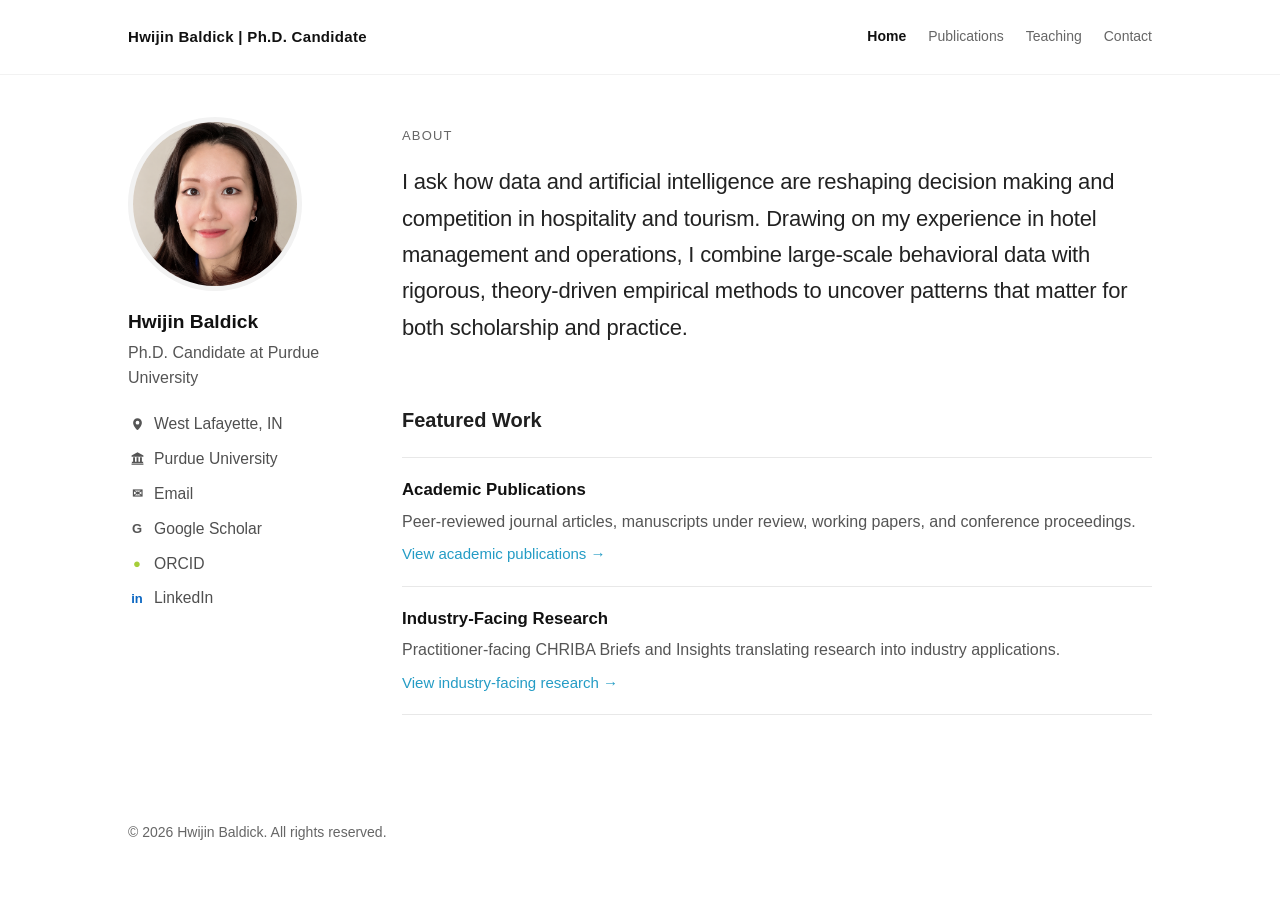
==== index.html @ f7a56466 "Update index.html" ====
<!DOCTYPE html>
<html lang="en">

<head>
<meta charset="UTF-8" />
<meta name="viewport" content="width=device-width, initial-scale=1.0" />

<title>Hwijin Baldick | Ph.D. Candidate</title>

<link rel="stylesheet" href="styles.css" />

<style>
  .home-page {
    padding: 42px 0 72px;
    border-bottom: 0;
  }

  .home-layout {
    display: grid;
    grid-template-columns: 220px minmax(0, 1fr);
    gap: 54px;
    align-items: start;
  }

  /* ------------------------------
     Left Profile Sidebar
  ------------------------------ */

  .profile-sidebar {
    position: sticky;
    top: 104px;
  }

  .profile-sidebar img {
    width: 174px;
    height: 174px;
    object-fit: cover;
    object-position: center 24%;
    border-radius: 50%;
    border: 5px solid #f2f2f2;
    margin-bottom: 18px;
  }

  .profile-sidebar h1 {
    margin: 0 0 4px;
    font-size: 1.2rem;
    font-weight: 700;
    letter-spacing: 0;
    line-height: 1.4;
  }

  .profile-role {
    margin: 0 0 20px;
    color: #555555;
    font-size: 1rem;
    line-height: 1.6;
  }

  .profile-details {
    display: grid;
    gap: 9px;
    color: #4f4f4f;
    font-size: 0.98rem;
  }

  .profile-detail {
    display: grid;
    grid-template-columns: 18px minmax(0, 1fr);
    gap: 8px;
    align-items: center;
  }

  .profile-detail a {
    color: inherit;
    text-decoration: none;
  }

  .profile-detail a:hover {
    color: #249cc5;
  }

  .profile-icon {
    width: 18px;
    height: 18px;
    display: inline-flex;
    align-items: center;
    justify-content: center;
    color: #555555;
    font-size: 13px;
    font-weight: 700;
  }

  .profile-icon svg {
    width: 15px;
    height: 15px;
    display: block;
  }

  .profile-icon.orcid {
    color: #a6ce39;
  }

  .profile-icon.linkedin {
    color: #0a66c2;
  }

  /* ------------------------------
     Right Home Content
  ------------------------------ */

  .home-content {
    min-width: 0;
    padding-top: 8px;
  }

  .about-label {
    margin: 0 0 18px;
    color: #666666;
    font-size: 13px;
    text-transform: uppercase;
    letter-spacing: 0.09em;
  }

  .about-text {
    max-width: 760px;
    margin: 0;
    color: #222222;
    font-size: 22px;
    line-height: 1.65;
    font-weight: 400;
    letter-spacing: -0.01em;
  }

  /* ------------------------------
     Featured Work
  ------------------------------ */

  .home-section {
    margin-top: 58px;
    padding: 0;
    border-bottom: 0;
  }

  .home-section-title {
    margin: 0 0 20px;
    color: #1f1f1f;
    font-size: 1.25rem;
    font-weight: 650;
  }

  .featured-list {
    list-style: none;
    margin: 0;
    padding: 0;
    max-width: 800px;
  }

  .featured-item {
    padding: 18px 0;
    border-bottom: 1px solid #e8e8e8;
  }

  .featured-item:first-child {
    border-top: 1px solid #e8e8e8;
  }

  .featured-item h3 {
    margin: 0 0 5px;
    font-size: 1.05rem;
    font-weight: 650;
  }

  .featured-item p {
    margin: 0 0 7px;
    color: #555555;
    line-height: 1.6;
  }

  .featured-link {
    color: #249cc5;
    font-size: 0.94rem;
    text-decoration: none;
  }

  .featured-link:hover {
    text-decoration: underline;
  }

  /* ------------------------------
     Responsive
  ------------------------------ */

  @media (max-width: 760px) {
    .home-layout {
      grid-template-columns: 1fr;
      gap: 36px;
    }

    .profile-sidebar {
      position: static;
    }

    .profile-sidebar img {
      width: 132px;
      height: 132px;
    }

    .home-content {
      padding-top: 0;
    }

    .about-text {
      font-size: 19px;
    }
  }
</style>

</head>

<body>

<header>
  <div class="wrap nav">

    <a href="index.html" class="brand">
      Hwijin Baldick | Ph.D. Candidate
    </a>

    <nav class="menu" aria-label="Site navigation">
      <a href="index.html" aria-current="page">Home</a>
      <a href="publication.html">Publications</a>
      <a href="teaching.html">Teaching</a>
      <a href="contact.html">Contact</a>
    </nav>

  </div>
</header>


<main>

<section class="home-page">

  <div class="wrap home-layout">

    <!-- Left Profile Sidebar -->

    <aside class="profile-sidebar" aria-label="Profile information">

      <img
        src="profile-hwijin-baldick.jpg?v=2"
        alt="Portrait of Hwijin Baldick"
      />

      <h1>Hwijin Baldick</h1>

      <p class="profile-role">
        Ph.D. Candidate at Purdue University
      </p>

      <div class="profile-details">

        <div class="profile-detail">
          <span class="profile-icon" aria-hidden="true">
            <svg viewBox="0 0 24 24" fill="currentColor">
              <path d="M12 2a7 7 0 0 0-7 7c0 5.15 6.1 11.3 6.36 11.56a.9.9 0 0 0 1.28 0C12.9 20.3 19 14.15 19 9a7 7 0 0 0-7-7Zm0 10a3 3 0 1 1 0-6 3 3 0 0 1 0 6Z"/>
            </svg>
          </span>
          <span>West Lafayette, IN</span>
        </div>

        <div class="profile-detail">
          <span class="profile-icon" aria-hidden="true">
            <svg viewBox="0 0 24 24" fill="currentColor">
              <path d="M12 2 2.5 7v2h19V7L12 2ZM5 10v7H3v2h18v-2h-2v-7h-3v7h-2.5v-7h-3v7H8v-7H5Zm-2.5 10v2h19v-2h-19Z"/>
            </svg>
          </span>
          <span>Purdue University</span>
        </div>

        <div class="profile-detail">
          <span class="profile-icon" aria-hidden="true">✉</span>
          <a href="mailto:jeon46@purdue.edu">Email</a>
        </div>

        <div class="profile-detail">
          <span class="profile-icon" aria-hidden="true">G</span>

          <a
            href="https://scholar.google.com/citations?user=UAwXOSIAAAAJ&hl=en&oi=ao"
            target="_blank"
            rel="noopener noreferrer">
            Google Scholar
          </a>
        </div>

        <div class="profile-detail">
          <span class="profile-icon orcid" aria-hidden="true">●</span>

          <a
            href="https://orcid.org/0009-0008-6846-3008"
            target="_blank"
            rel="noopener noreferrer">
            ORCID
          </a>
        </div>

        <div class="profile-detail">
          <span class="profile-icon linkedin" aria-hidden="true">in</span>

          <a
            href="https://www.linkedin.com/in/hwijinbaldick/"
            target="_blank"
            rel="noopener noreferrer">
            LinkedIn
          </a>
        </div>

      </div>

    </aside>


    <!-- Right Content -->

    <div class="home-content">

      <!-- About -->

      <div class="about-label">
        About
      </div>

      <p class="about-text">
        I ask how data and artificial intelligence are reshaping decision making and competition in hospitality and tourism. Drawing on my experience in hotel management and operations, I combine large-scale behavioral data with rigorous, theory-driven empirical methods to uncover patterns that matter for both scholarship and practice.
      </p>


      <!-- Featured Work -->

      <section class="home-section">

        <h2 class="home-section-title">
          Featured Work
        </h2>

        <ul class="featured-list">

          <li class="featured-item">

            <h3>
              Academic Publications
            </h3>

            <p>
              Peer-reviewed journal articles, manuscripts under review, working papers, and conference proceedings.
            </p>

            <a
              class="featured-link"
              href="publication.html">
              View academic publications →
            </a>

          </li>


          <li class="featured-item">

            <h3>
              Industry-Facing Research
            </h3>

            <p>
              Practitioner-facing CHRIBA Briefs and Insights translating research into industry applications.
            </p>

            <a
              class="featured-link"
              href="publication.html#industry-publications">
              View industry-facing research →
            </a>

          </li>

        </ul>

      </section>

    </div>

  </div>

</section>

</main>


<footer>

  <div class="wrap">
    © 2026 Hwijin Baldick. All rights reserved.
  </div>

</footer>

</body>

</html>
---- styles.css ----
:root {
  --bg: #ffffff;
  --text: #111111;
  --muted: #666666;
  --line: #e8e8e8;
  --soft: #f6f6f6;
  --max: 1080px;
}

* { box-sizing: border-box; }

html { scroll-behavior: smooth; }

body {
  margin: 0;
  font-family: Inter, -apple-system, BlinkMacSystemFont, "Segoe UI", Roboto, Helvetica, Arial, sans-serif;
  background: var(--bg);
  color: var(--text);
  line-height: 1.65;
}

a { color: inherit; text-decoration: none; }
img { display: block; max-width: 100%; }

.wrap {
  max-width: var(--max);
  margin: 0 auto;
  padding: 0 28px;
}

header {
  position: sticky;
  top: 0;
  z-index: 10;
  background: rgba(255, 255, 255, 0.94);
  backdrop-filter: blur(10px);
  border-bottom: 1px solid rgba(0, 0, 0, 0.05);
}

.nav {
  min-height: 74px;
  display: flex;
  justify-content: space-between;
  align-items: center;
  gap: 20px;
}

.brand {
  font-size: 15px;
  font-weight: 700;
  letter-spacing: 0.02em;
}

.menu {
  display: flex;
  gap: 22px;
  flex-wrap: wrap;
  color: var(--muted);
  font-size: 14px;
}

.menu a {
  color: var(--muted);
  transition: color 0.2s ease, opacity 0.2s ease;
}

.menu a:hover,
.menu a[aria-current="page"] { color: var(--text); }
.menu a[aria-current="page"] { font-weight: 600; }

.hero {
  padding: 96px 0 84px;
  border-bottom: 1px solid var(--line);
}

.hero-grid {
  display: grid;
  grid-template-columns: minmax(0, 1fr) 220px;
  gap: 56px;
  align-items: center;
}

.eyebrow,
.section-title {
  color: var(--muted);
  font-size: 13px;
  letter-spacing: 0.09em;
  text-transform: uppercase;
}

.eyebrow { margin-bottom: 16px; }

h1 {
  margin: 0;
  max-width: 780px;
  letter-spacing: -0.035em;
  font-size: clamp(42px, 7vw, 74px);
  line-height: 1.02;
}

.subtitle {
  margin: 22px 0 0;
  max-width: 760px;
  color: var(--muted);
  font-size: clamp(18px, 2.15vw, 24px);
}

.hero-meta {
  margin-top: 18px;
  color: var(--muted);
  font-size: 15px;
}

.hero-photo {
  width: 220px;
  height: 220px;
  object-fit: cover;
  object-position: center 24%;
  border-radius: 18px;
  box-shadow: 0 12px 28px rgba(0, 0, 0, 0.06);
  border: 1px solid rgba(0, 0, 0, 0.05);
}

section {
  padding: 74px 0;
  border-bottom: 1px solid var(--line);
}

.page-hero {
  padding: 80px 0 38px;
  border-bottom: 1px solid var(--line);
}

.page-hero h1 { font-size: clamp(34px, 5vw, 54px); }

.section-title { margin-bottom: 16px; }

.lede {
  margin: 0 0 24px;
  max-width: 860px;
  font-size: 22px;
  line-height: 1.5;
}

.prose {
  max-width: 860px;
  font-size: 17px;
  color: #222222;
}

.prose p {
  margin: 0 0 18px;
  text-align: left;
  line-height: 1.8;
}

.grid {
  display: grid;
  grid-template-columns: repeat(2, minmax(0, 1fr));
  gap: 18px;
  margin-top: 24px;
}

.card {
  border: 1px solid var(--line);
  border-radius: 22px;
  background: #ffffff;
  padding: 24px;
  transition: transform 0.2s ease, box-shadow 0.2s ease;
}

.card:hover {
  transform: translateY(-1px);
  box-shadow: 0 10px 22px rgba(0, 0, 0, 0.04);
}

.card h3 {
  margin: 0 0 10px;
  font-size: 22px;
  line-height: 1.18;
  letter-spacing: -0.02em;
}

.card p {
  margin: 0;
  color: #333333;
  font-size: 16px;
}

.meta {
  margin-top: 12px;
  color: var(--muted);
  font-size: 14px;
}

.meta a {
  color: inherit;
  border-bottom: 1px solid transparent;
  transition: border-color 0.2s ease, color 0.2s ease;
}

.meta a:hover {
  color: var(--text);
  border-bottom-color: var(--text);
}

.two-col {
  display: grid;
  grid-template-columns: 1.18fr 0.82fr;
  gap: 30px;
}

.tag {
  display: inline-block;
  padding: 6px 10px;
  margin: 0 8px 8px 0;
  border-radius: 999px;
  border: 1px solid var(--line);
  background: var(--soft);
  font-size: 13px;
  color: #222222;
}

.stats {
  display: grid;
  grid-template-columns: repeat(2, minmax(0, 1fr));
  gap: 14px;
  margin-top: 18px;
}

.stat {
  border: 1px solid var(--line);
  border-radius: 20px;
  padding: 18px;
  background: #ffffff;
}

.stat strong {
  display: block;
  font-size: 28px;
  line-height: 1;
  margin-bottom: 6px;
}

.recognition-card {
  max-width: 780px;
  padding: 32px;
  margin-bottom: 24px;
  border: 1px solid #e5e5e5;
  border-radius: 18px;
  background: #fafafa;
}

.recognition-card h2 {
  margin: 0 0 16px;
  font-size: 1.35rem;
  font-weight: 600;
  line-height: 1.4;
}

.recognition-card p,
.teaching-intro {
  color: #333333;
  line-height: 1.8;
}

.button-link {
  display: inline-block;
  padding: 10px 18px;
  margin: 0 10px 8px 0;
  border: 1px solid #1f1f1f;
  border-radius: 999px;
  color: #1f1f1f;
  font-size: 0.95rem;
  transition: 0.2s;
}

.button-link:hover {
  background: #1f1f1f;
  color: #ffffff;
}

.table-wrap {
  width: 100%;
  overflow-x: auto;
}

.teaching-table {
  width: 100%;
  border-collapse: collapse;
  font-size: 0.95rem;
  line-height: 1.6;
}

.teaching-table th {
  padding: 14px 16px;
  text-align: left;
  white-space: nowrap;
  border-bottom: 2px solid #1f1f1f;
}

.teaching-table td {
  padding: 14px 16px;
  vertical-align: top;
  color: #333333;
  border-bottom: 1px solid #e6e6e6;
}

.teaching-table tr:hover { background: #fafafa; }
.course-type { white-space: nowrap; }

footer {
  padding: 34px 0 54px;
  color: var(--muted);
  font-size: 14px;
}

a:focus-visible,
.button-link:focus-visible,
.menu a:focus-visible {
  outline: 2px solid #111111;
  outline-offset: 3px;
  border-radius: 6px;
}

@media (max-width: 900px) {
  .hero-grid {
    grid-template-columns: 1fr;
    gap: 26px;
  }

  .hero-photo {
    width: 180px;
    height: 180px;
  }
}

@media (max-width: 860px) {
  .grid,
  .two-col,
  .stats { grid-template-columns: 1fr; }

  .hero { padding: 82px 0 68px; }
  section { padding: 58px 0; }
  .lede { font-size: 20px; }
}

@media (max-width: 680px) {
  .wrap { padding: 0 20px; }

  .nav {
    align-items: flex-start;
    flex-direction: column;
    padding-top: 16px;
    padding-bottom: 16px;
  }

  .menu { gap: 16px; }
}
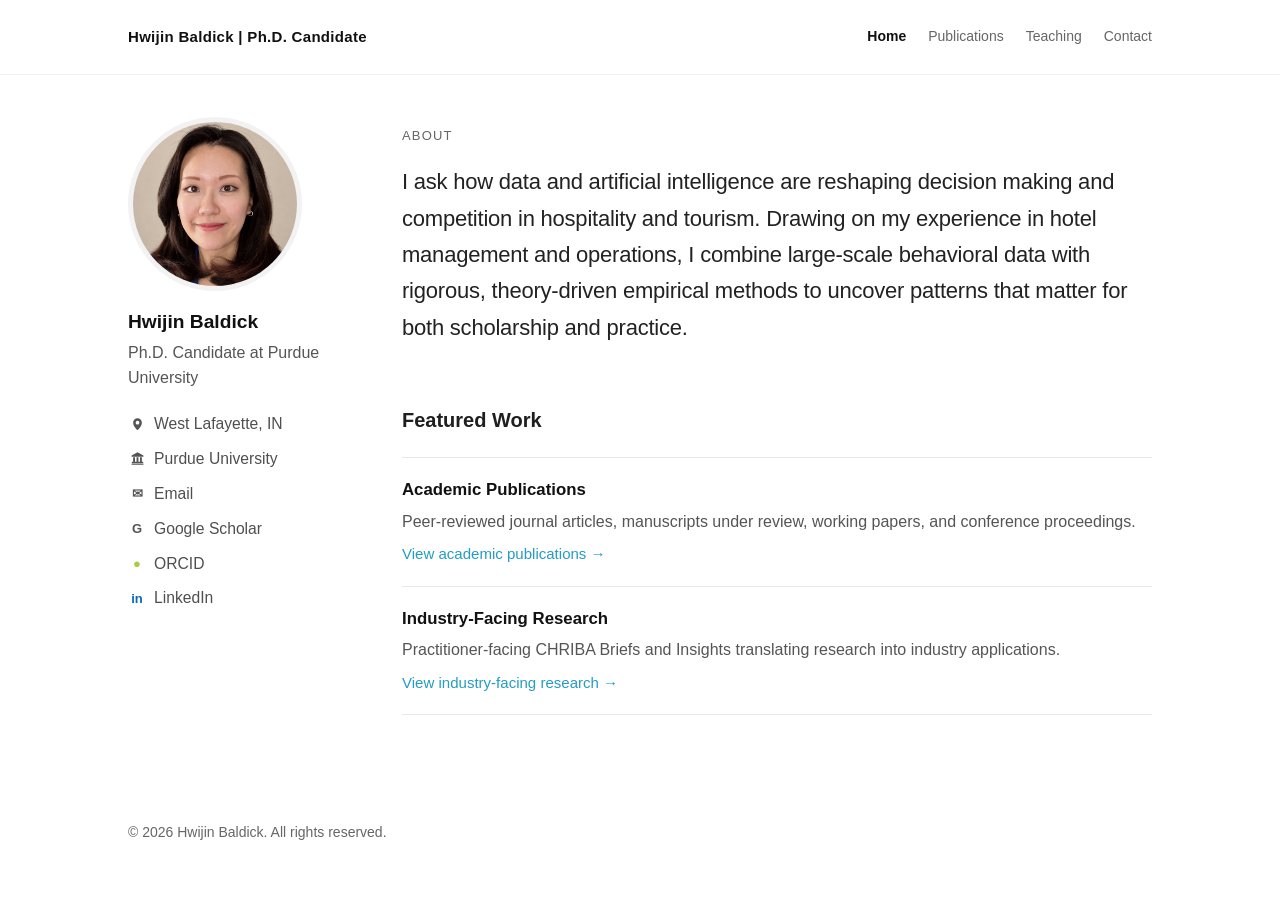
==== commit 4eca82f5: "Update index.html" ====
--- a/index.html
+++ b/index.html
@@ -248,7 +248,7 @@
     <aside class="profile-sidebar" aria-label="Profile information">
 
       <img
-        src="profile-hwijin-baldick.jpg?v=2"
+        src="profile-hwijin-baldick.jpg?v=3"
         alt="Portrait of Hwijin Baldick"
       />
 
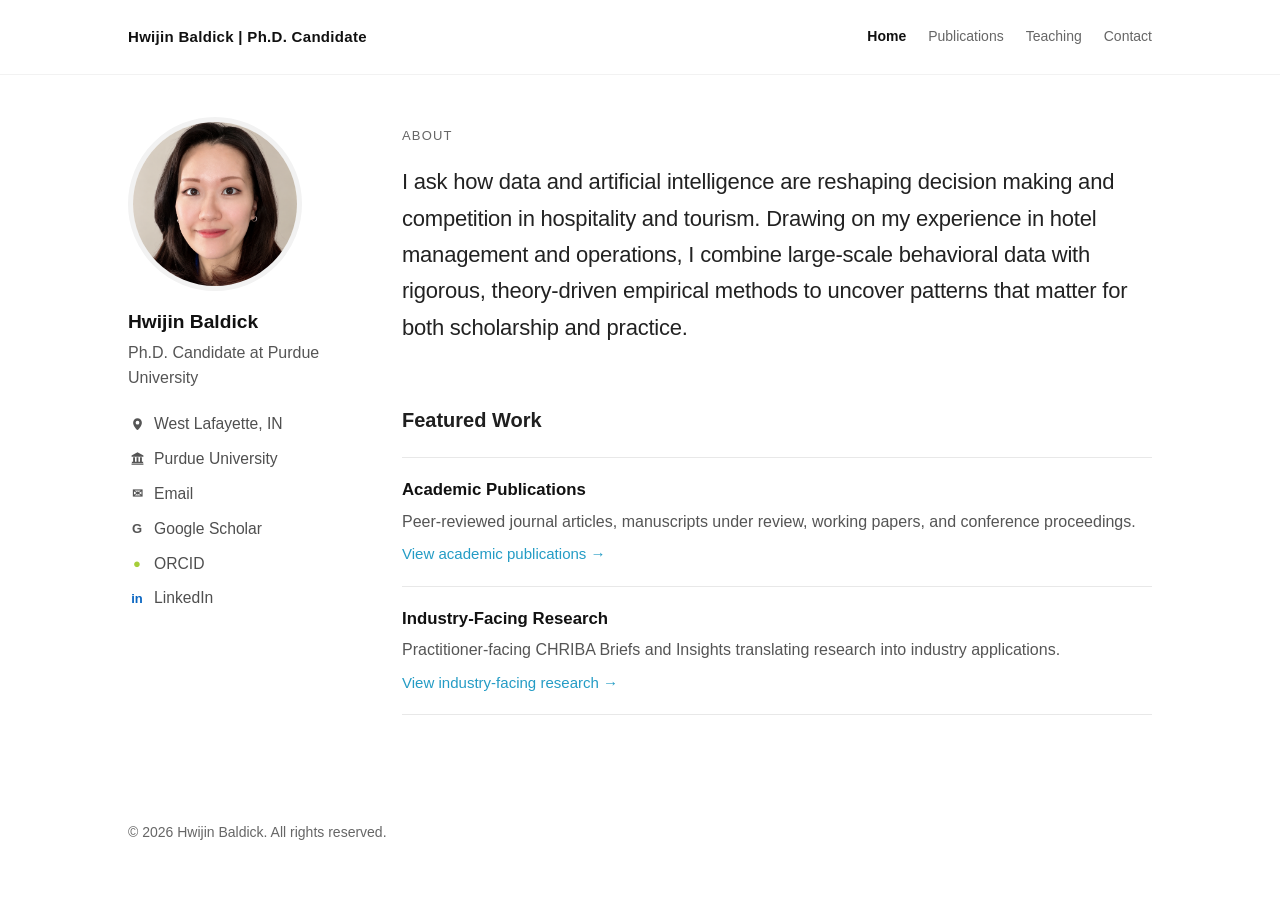
==== commit 54e9f7ef: "Update index.html" ====
--- a/index.html
+++ b/index.html
@@ -248,7 +248,7 @@
     <aside class="profile-sidebar" aria-label="Profile information">
 
       <img
-        src="profile-hwijin-baldick.jpg?v=3"
+        src="profile-hwijin-baldick.jpg?v=4"
         alt="Portrait of Hwijin Baldick"
       />
 
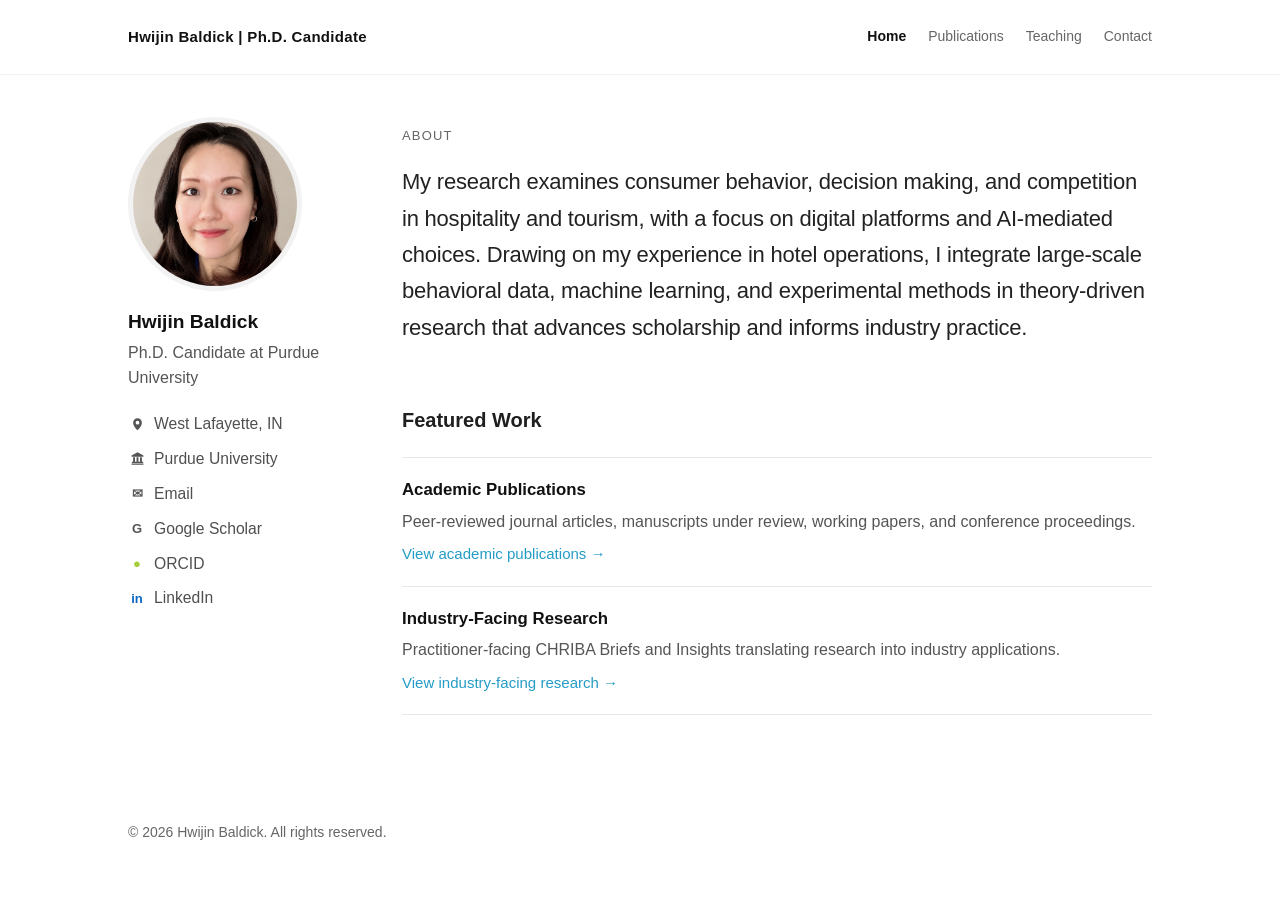
==== commit 6a522030: "Update index.html" ====
--- a/index.html
+++ b/index.html
@@ -332,7 +332,7 @@
       </div>
 
       <p class="about-text">
-        I ask how data and artificial intelligence are reshaping decision making and competition in hospitality and tourism. Drawing on my experience in hotel management and operations, I combine large-scale behavioral data with rigorous, theory-driven empirical methods to uncover patterns that matter for both scholarship and practice.
+        My research examines consumer behavior, decision making, and competition in hospitality and tourism, with a focus on digital platforms and AI-mediated choices. Drawing on my experience in hotel operations, I integrate large-scale behavioral data, machine learning, and experimental methods in theory-driven research that advances scholarship and informs industry practice.
       </p>
 
 
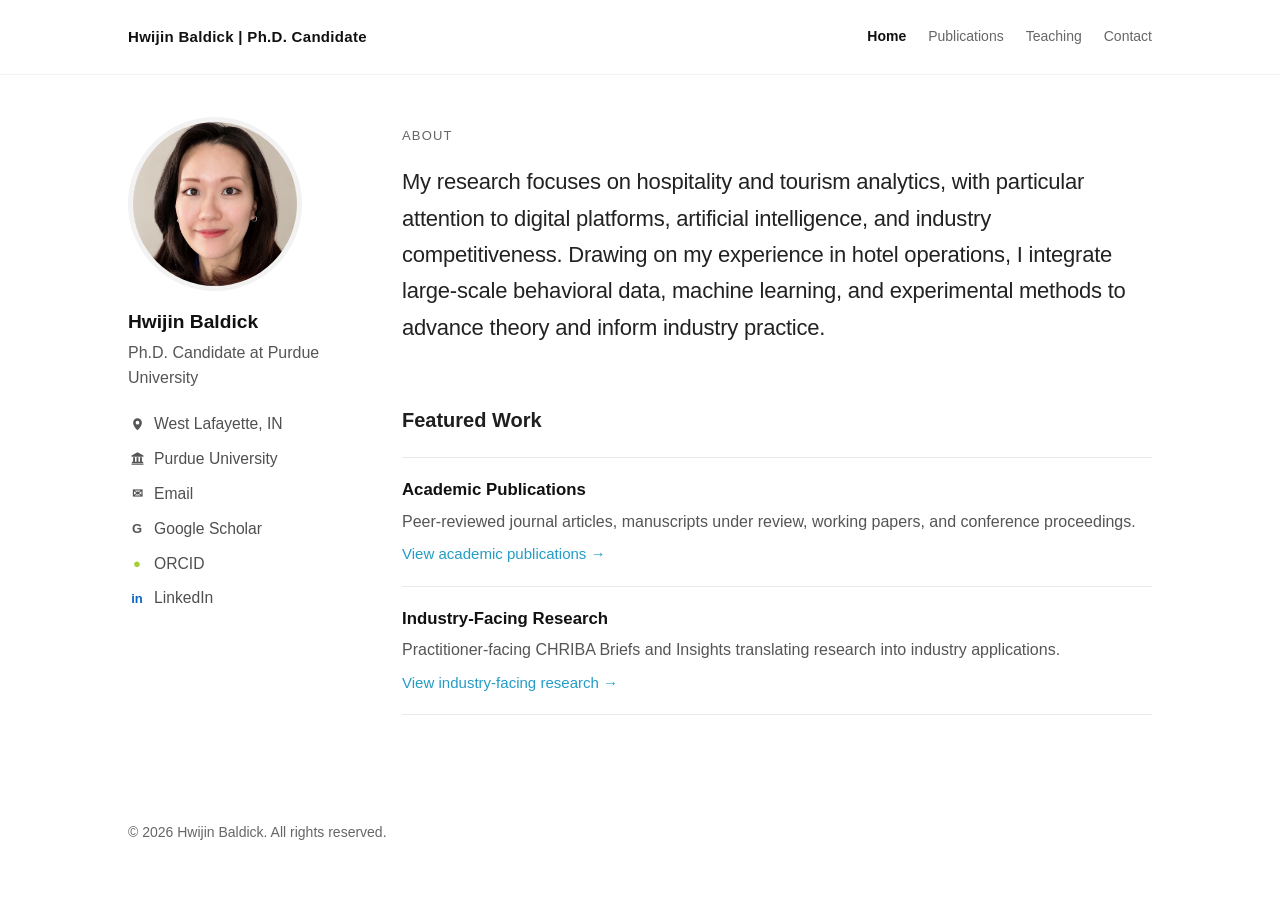
==== commit 986b0a43: "Update index.html" ====
--- a/index.html
+++ b/index.html
@@ -332,7 +332,7 @@
       </div>
 
       <p class="about-text">
-        My research examines consumer behavior, decision making, and competition in hospitality and tourism, with a focus on digital platforms and AI-mediated choices. Drawing on my experience in hotel operations, I integrate large-scale behavioral data, machine learning, and experimental methods in theory-driven research that advances scholarship and informs industry practice.
+        My research focuses on hospitality and tourism analytics, with particular attention to digital platforms, artificial intelligence, and industry competitiveness. Drawing on my experience in hotel operations, I integrate large-scale behavioral data, machine learning, and experimental methods to advance theory and inform industry practice.
       </p>
 
 
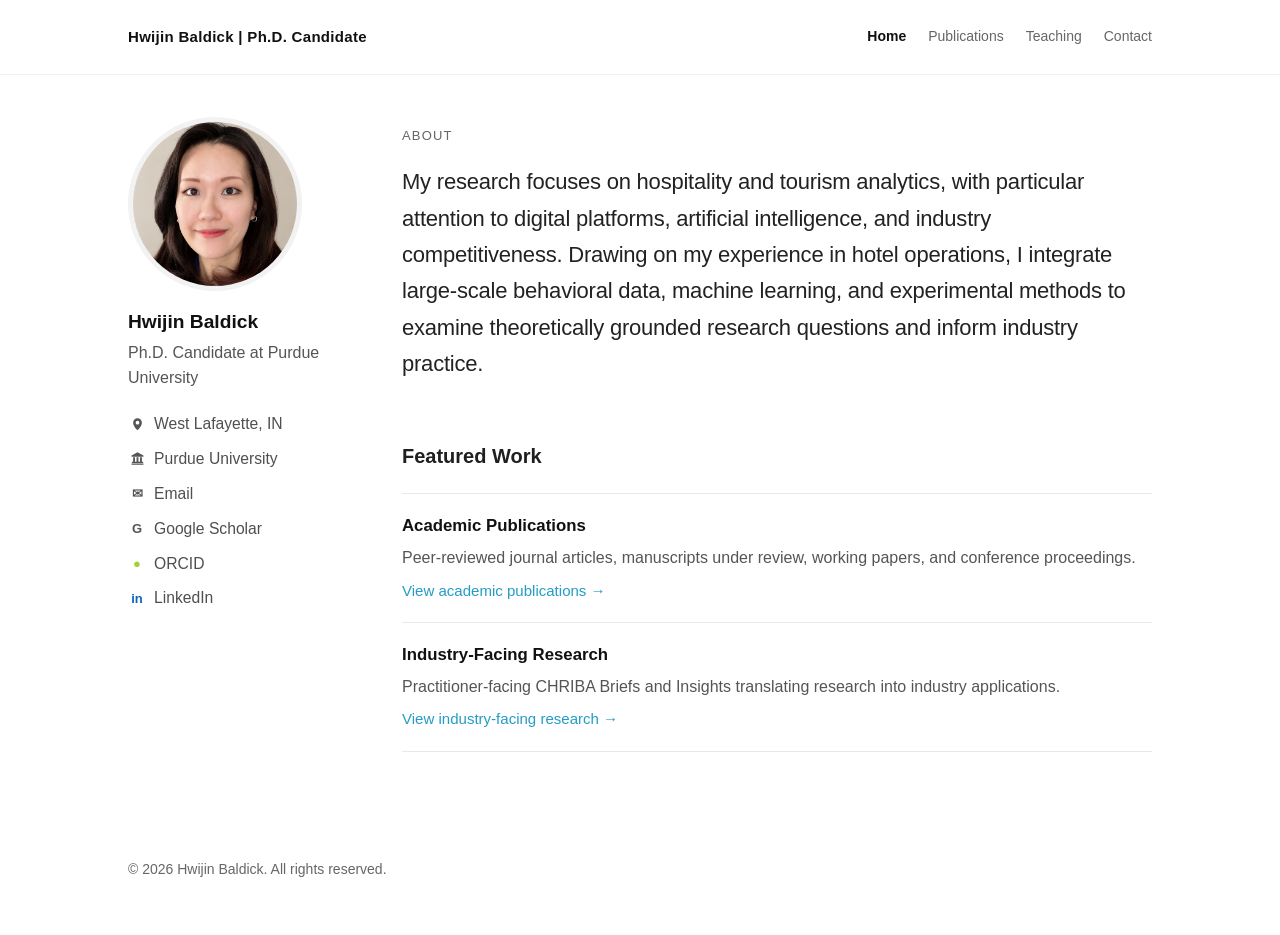
==== commit fbfd62d7: "Update index.html" ====
--- a/index.html
+++ b/index.html
@@ -332,7 +332,7 @@
       </div>
 
       <p class="about-text">
-        My research focuses on hospitality and tourism analytics, with particular attention to digital platforms, artificial intelligence, and industry competitiveness. Drawing on my experience in hotel operations, I integrate large-scale behavioral data, machine learning, and experimental methods to advance theory and inform industry practice.
+        My research focuses on hospitality and tourism analytics, with particular attention to digital platforms, artificial intelligence, and industry competitiveness. Drawing on my experience in hotel operations, I integrate large-scale behavioral data, machine learning, and experimental methods to examine theoretically grounded research questions and inform industry practice.
       </p>
 
 
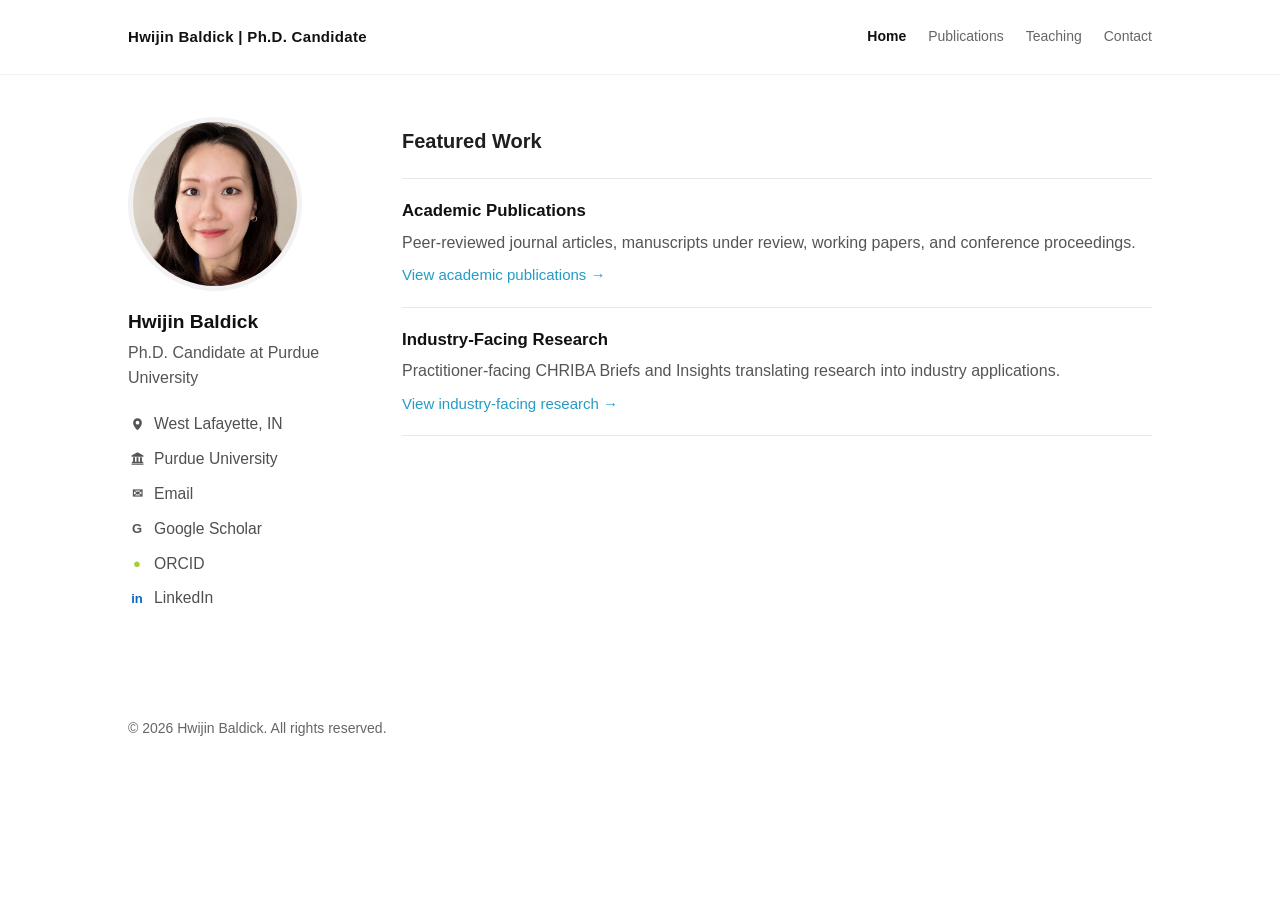
==== commit b87f7eb1: "Update index.html" ====
--- a/index.html
+++ b/index.html
@@ -113,30 +113,12 @@
     padding-top: 8px;
   }
 
-  .about-label {
-    margin: 0 0 18px;
-    color: #666666;
-    font-size: 13px;
-    text-transform: uppercase;
-    letter-spacing: 0.09em;
-  }
-
-  .about-text {
-    max-width: 760px;
-    margin: 0;
-    color: #222222;
-    font-size: 22px;
-    line-height: 1.65;
-    font-weight: 400;
-    letter-spacing: -0.01em;
-  }
-
   /* ------------------------------
      Featured Work
   ------------------------------ */
 
   .home-section {
-    margin-top: 58px;
+    margin-top: 0;
     padding: 0;
     border-bottom: 0;
   }
@@ -207,10 +189,6 @@
 
     .home-content {
       padding-top: 0;
-    }
-
-    .about-text {
-      font-size: 19px;
     }
   }
 </style>
@@ -325,17 +303,6 @@
 
     <div class="home-content">
 
-      <!-- About -->
-
-      <div class="about-label">
-        About
-      </div>
-
-      <p class="about-text">
-        My research focuses on hospitality and tourism analytics, with particular attention to digital platforms, artificial intelligence, and industry competitiveness. Drawing on my experience in hotel operations, I integrate large-scale behavioral data, machine learning, and experimental methods to examine theoretically grounded research questions and inform industry practice.
-      </p>
-
-
       <!-- Featured Work -->
 
       <section class="home-section">
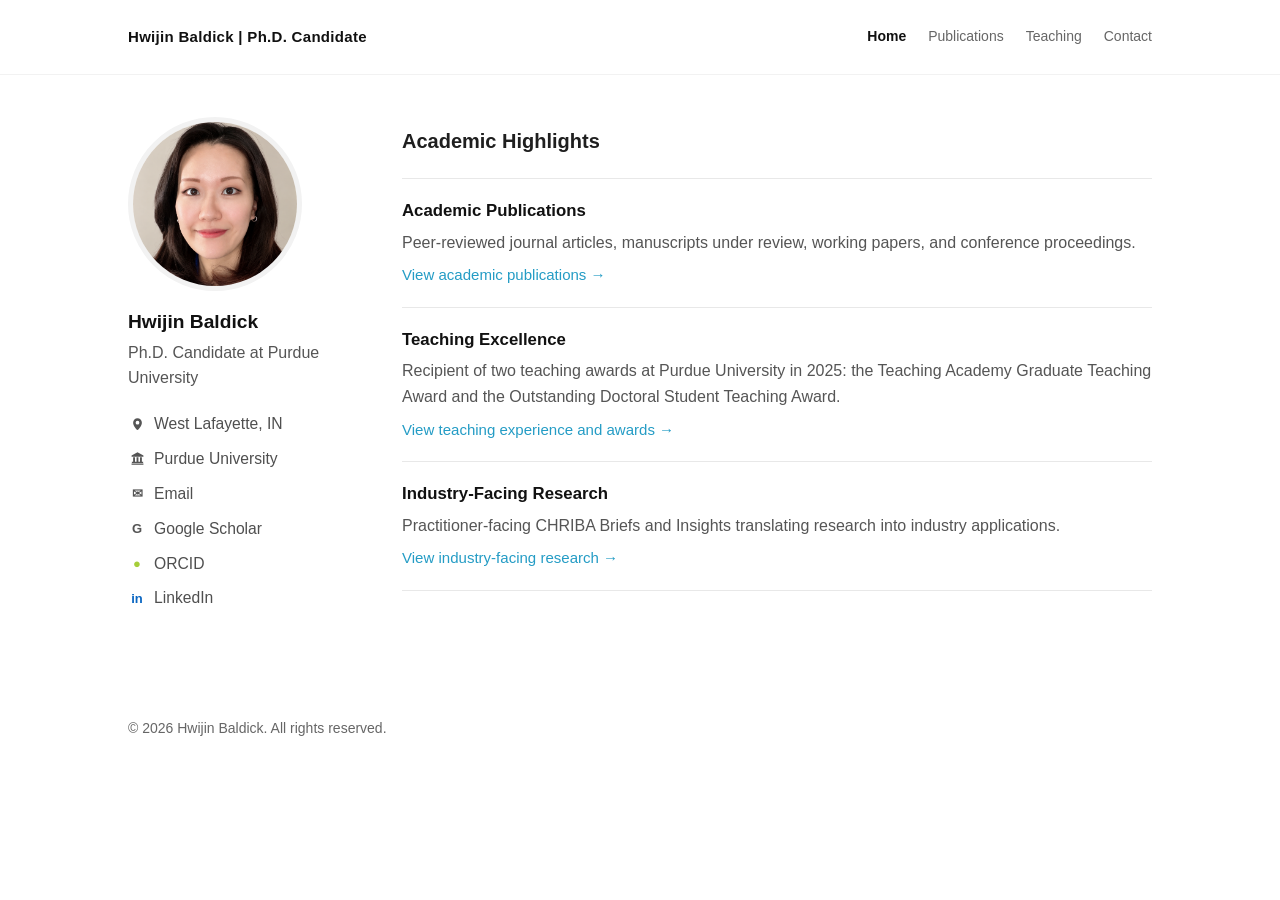
==== commit 2fa77f84: "Update index.html" ====
--- a/index.html
+++ b/index.html
@@ -114,7 +114,7 @@
   }
 
   /* ------------------------------
-     Featured Work
+     Academic Highlights
   ------------------------------ */
 
   .home-section {
@@ -303,15 +303,17 @@
 
     <div class="home-content">
 
-      <!-- Featured Work -->
+      <!-- Academic Highlights -->
 
       <section class="home-section">
 
         <h2 class="home-section-title">
-          Featured Work
+          Academic Highlights
         </h2>
 
         <ul class="featured-list">
+
+          <!-- Academic Publications -->
 
           <li class="featured-item">
 
@@ -332,6 +334,29 @@
           </li>
 
 
+          <!-- Teaching Excellence -->
+
+          <li class="featured-item">
+
+            <h3>
+              Teaching Excellence
+            </h3>
+
+            <p>
+              Recipient of two teaching awards at Purdue University in 2025: the Teaching Academy Graduate Teaching Award and the Outstanding Doctoral Student Teaching Award.
+            </p>
+
+            <a
+              class="featured-link"
+              href="teaching.html">
+              View teaching experience and awards →
+            </a>
+
+          </li>
+
+
+          <!-- Industry-Facing Research -->
+
           <li class="featured-item">
 
             <h3>
